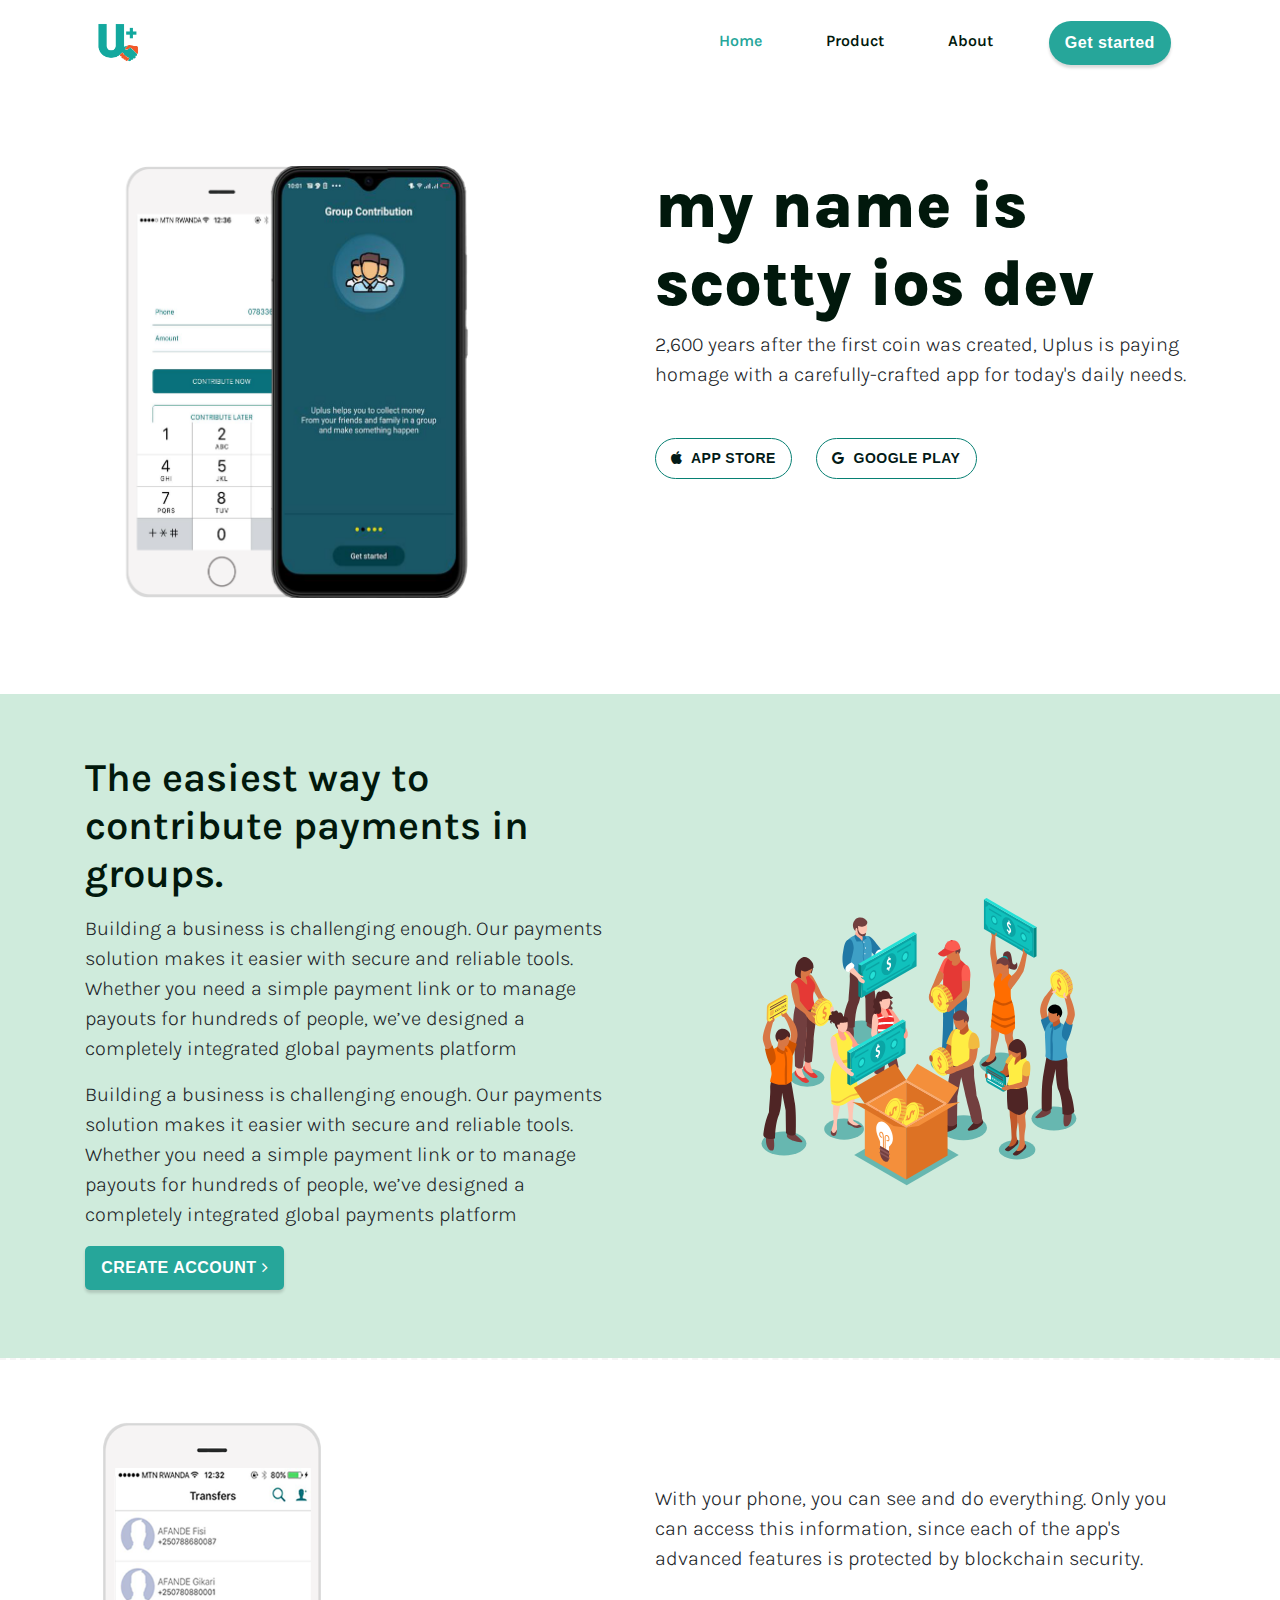
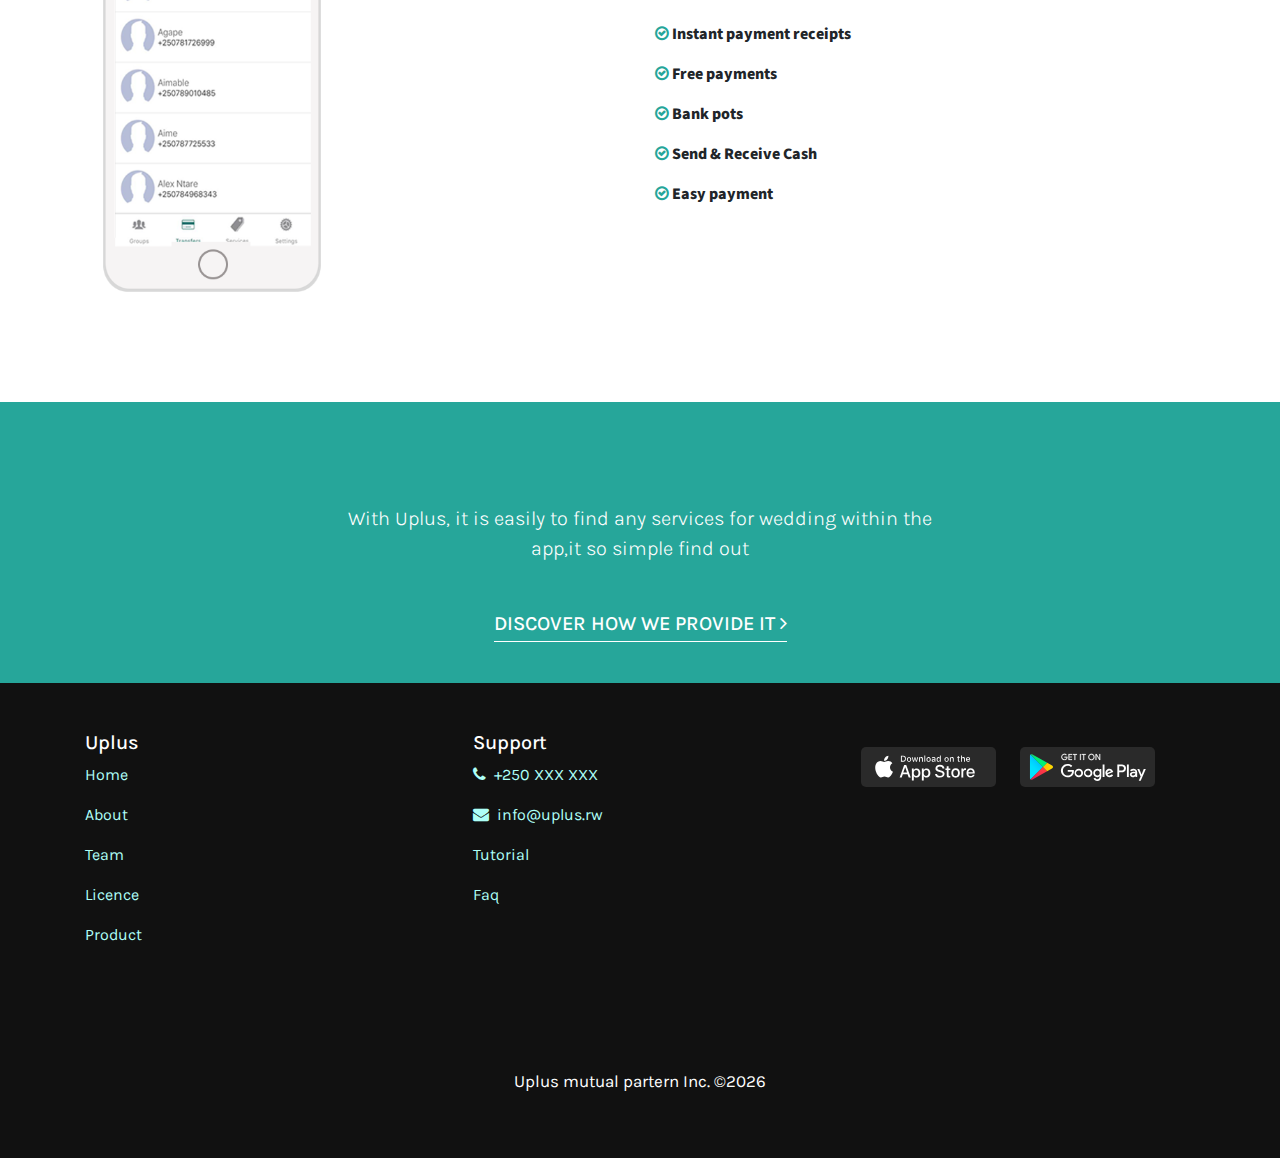
==== index.html @ b88e006c "change" ====
<!-- UPLUS MUTUAL PARTERNERS CO. -->

<!DOCTYPE html>
<html lang="en">
<head>
    <meta charset="UTF-8">
    <meta name="viewport" content="width=device-width, initial-scale=1.0">
    <meta http-equiv="X-UA-Compatible" content="ie=edge">
    <title>uplus</title>
    <link rel="stylesheet" href="css/bootstrap.min.css">
    <link rel="stylesheet" href="css/uplusui.css">
    <link rel="stylesheet" href="https://cdnjs.cloudflare.com/ajax/libs/animate.css/3.7.2/animate.min.css">
    <link rel="stylesheet" href="https://stackpath.bootstrapcdn.com/font-awesome/4.7.0/css/font-awesome.min.css">
    <link href="https://fonts.googleapis.com/css?family=Karla:400,700&display=swap" rel="stylesheet">
    <link href="https://fonts.googleapis.com/css?family=Source+Sans+Pro:300,400&display=swap" rel="stylesheet">
</head>
<!--Start of Tawk.to Script-->
<script type="text/javascript">
var Tawk_API=Tawk_API||{}, Tawk_LoadStart=new Date();
(function(){
var s1=document.createElement("script"),s0=document.getElementsByTagName("script")[0];
s1.async=true;
s1.src='https://embed.tawk.to/5d5e4c7f77aa790be3302cd3/default';
s1.charset='UTF-8';
s1.setAttribute('crossorigin','*');
s0.parentNode.insertBefore(s1,s0);
})();
</script>
<!--End of Tawk.to Script-->
<body data-spy="scroll" data-target="#main-nav">
<nav class="navbar navbar-expand-sm fixed-top" id="main-nav">
    <div class="container">
        <a href="#" class="navbar-brand">
          <img src="img/logo_main_3.png" alt="" class="img-fluid" style="height: 60px">
        </a>
        <button class="navbar-toggler" data-toggle="collapse" data-target="#navbarCollapse">
            <i class="fa fa-navicon" style="color:  #26a69a;"></i>
        </button>

        <div class="collapse navbar-collapse" id="navbarCollapse">
            <ul class="navbar-nav ml-auto">
                <li class="nav-item px-4"><a href="#main-home" class="nav-link nav-default active">Home</a></li>
                <li class="nav-item px-4"><a href="#home-control" class="nav-link nav-default">Product</a></li>
                <li class="nav-item px-4"><a href="about.html" class="nav-link nav-default">About</a></li>
                <li class="nav-item px-4"><a href="tutorial.html" class="nav-link nav-default btn btn-success btn-rounded">Get started</a></li>
            </ul>
        </div>

    </div>
</nav>

<section id="main-home" class="py-5 mt-5">
      <div class="home-inner">
          <div class="container">
              <div class="row  justify-content-center">
                    <div class="col-lg-6 mb-5">
                            <img src="img/phone.png" alt="" class="img-showcase img-main">
                    </div>
                  <div class="col-lg-6 mb-5">
                      <h1 class="heading-primary wow pulse">my name is scotty ios dev</h1>
                      <p class="lead mb-5 paragraph-primary">
                          2,600 years after the first coin was created, Uplus is paying homage with a carefully-crafted app for today's daily needs.
                      </p>
                      <div class="d-flex">
                          <a href="#" class="mr-4 btn btn-app">
                            <!-- <img src="img/apple-store-en.svg" alt="" class="img-fluid"> -->
                            <i class="fa fa-apple"></i>&nbsp; APP STORE
                          </a>
                          <a href="#" class="btn btn-app">
                            <i class="fa fa-google"></i>&nbsp; GOOGLE PLAY
                          </a>
                      </div>
                  </div>

              </div>
         </div>
      </div>
</section>

<section id="home-groups">
      <div class="container">
          <div class="row">
              <div class="col-lg-6 mb-5">
                <h4 class="heading-secondary mb-3 wow pulse">
                    The easiest way to contribute payments in groups.
                </h4>
                <p class="lead paragraph-secondary mb-3">
                    Building a business is challenging enough. Our payments solution makes it easier with secure and reliable tools. Whether you need a simple payment link or to manage payouts for hundreds of people, we’ve designed a completely integrated global payments platform
                </p>
                <p class="lead paragraph-secondary mb-3">
                    Building a business is challenging enough. Our payments solution makes it easier with secure and reliable tools. Whether you need a simple payment link or to manage payouts for hundreds of people, we’ve designed a completely integrated global payments platform
                </p>
                <a href="login.html" class="btn btn-success">CREATE ACCOUNT <i class="fa fa-angle-right"></i></a>
              </div>
              <img src="img/crowd.svg" alt="" class="col-lg-6 d-none d-lg-block wow zoomIn">
          </div>
      </div>
</section>

<section id="home-control">
    <div class="container">
        <div class="row">
              <div class="col-lg-6 mb-5 d-none d-lg-block">
                    <img src="img/2.png" alt="" class="img-fluid img-showcase" width="47%">
              </div>
              <div class="col-lg-6">
                  <h4 class="heading-secondary mb-3 wow pulse">Powerful Features</h4>
                  <p class="lead paragraph-primary mb-5">
                      With your phone, you can see and do everything. Only you can access this information, since each of the app's advanced features is protected by blockchain security.
                  </p>
                  <ul class="list-unstyled">
                      <li class="list-item list-dark mb-3 mr-2">
                        <i class="fa fa-check-circle-o icon-primary"></i> Instant payment receipts
                      </li>
                      <li class="list-item list-dark mb-3 mr-2">
                          <i class="fa fa-check-circle-o icon-primary"></i> Free payments
                      </li>
                      <li class="list-item list-dark mb-3 mr-2">
                          <i class="fa fa-check-circle-o icon-primary"></i> Bank pots
                      </li>
                      <li class="list-item list-dark mb-3 mr-2">
                          <i class="fa fa-check-circle-o icon-primary"></i> Send & Receive Cash
                      </li>
                      <li class="list-item list-dark mb-3 mr-2">
                          <i class="fa fa-check-circle-o icon-primary"></i> Easy payment
                      </li>
                  </ul>
              </div>
        </div>
    </div>
</section>


<section id="home-providers">
    <div class="container">
        <div class="row text-center justify-content-center">
            <div class="col-lg-12 mb-3">
                <h1 class="heading-secondary wow pulse">Need  service for wedding?</h1>
            </div>
            <div class="col-lg-7 mb-3">
              <p class="lead mb-5 paragraph-secondary">
                  With Uplus, it is easily to find any services for wedding within the app,it so simple find out
              </p>
              <a href="#" class="text-white h5">DISCOVER HOW WE PROVIDE IT <i class="fa fa-angle-right"></i></a>
            </div>
        </div>
   </div>
</section>


<footer id="main-footer" class="bg-dark py-5">
    <div class="container">
        <div class="row" style="margin-bottom: 70px;">
            <div class="col-lg-4 mr-2 mb-2">
                    <h5 class="mb-2">Uplus</h5>
                    <ul class="list-unstyled" id="footer-nav">
                            <li class="list-item mb-3">
                                <a href="index.html#main-home" class="list-link">Home</a>
                            </li>
                            <li class="list-item mb-3">
                                    <a href="about.html" class="list-link">About</a>
                            </li>
                            <li class="list-item mb-3">
                                    <a href="" class="list-link">Team</a>
                            </li>
                            <li class="list-item mb-3">
                                    <a href="" class="list-link">Licence</a>
                            </li>
                            <li class="list-item mb-3">
                                    <a href="index.html#home-control" class="list-link">Product</a>
                            </li>
                    </ul>
            </div>
            <div class="col-lg-4 mr-2 mb-2">
                    <h5 class="mb-2">Support</h5>
                    <ul class="list-unstyled">
                            <li class="list-item mb-3">
                                <a href="" class="list-link"><i class="fa fa-phone"></i>&nbsp; +250 XXX XXX</a>
                            </li>
                            <li class="list-item mb-3">
                                    <a href="www.info@uplus.rw" class="list-link"><i class="fa fa-envelope"></i>&nbsp; info@uplus.rw</a>
                            </li>
                            <li class="list-item mb-3">
                                    <a href="tutorial.html" class="list-link"> Tutorial</a>
                            </li>
                            <li class="list-item mb-3">
                                    <a href="faq.html" class="list-link">Faq</a>
                            </li>
                    </ul>
            </div>
            <div class="col-lg-2 mr-2 mb-2">



                    <div class="d-flex mt-3">
                        <a href="#" class="mr-4">
                            <img src="img/apple-store-en.svg" alt="" >
                        </a>
                         <a href="#">
                             <img src="img/google-store-en.svg" alt="" >
                         </a>
                    </div>
            </div>
    </div>
    <br>
    <div class="copyright mt-1">
        <p class="lead text-center copyright-1">Uplus mutual partern Inc. &copy;<span id="year"></span></p>
    </div>
</footer>

<script src="css/jquery.min.js"></script>
<script src="css/bootstrap.bundle.min.js"></script>
<script src="https://cdnjs.cloudflare.com/ajax/libs/wow/1.1.2/wow.min.js"></script>
<script src="js/app.js"></script>
</body>
</html>
---- css/uplusui.css ----
body{
    font-family: Karla,sans-serif;
}


/* SECTIONS */

.home-inner{
    padding-top:70px;
}
.navbar{
    /* background: #0c9b4f0e; */
   background: rgb(255, 255, 255);
}

#main-home{
    background:  rgba(255, 255, 255, 0.959);
}

#home-groups{
    background: rgba(12, 155, 79, 0.198);
    padding-top: 60px;
    padding-bottom: 20px;
}

#home-control{
    background: rgba(255, 255, 255, 0.767);
    border-top: 2px dashed #f5f5f5;
    padding-top: 60px;
    padding-bottom: 60px;
}

#home-providers{
    background-color: #26a69a;
    padding-top: 30px;
    padding-bottom: 30px;
    /* border-top: 3px dashed #f5f5f5; */
}

#home-providers .heading-secondary{
    color: #fff !important;
}

#home-providers .paragraph-secondary{
    color: #fff !important;
}

#form-inner{
    padding-top: 90px;
}

.bg-dark{
    background-color: #111;
    color: #fff;
}

/* TYPOGRAPH */
.heading-primary{
    font-size: 65px;
    font-weight: 800;
    color: rgb(1, 24, 12);
}

.heading-secondary{
    font-size: 40px;
    font-weight: 600;
    color: rgb(1, 24, 12);
}

.heading-tertiary{
     font-size: 25px;
    font-weight: 600;
    color:#26a69a;
}

.paragrap-primary{
    font-size: 30px;
    font-family: Source Sans Pro;
    font-weight: 300;
    letter-spacing: 1px;
}

.paragrap-secondary{
    font-size: 17px;
    font-family: Source Sans Pro;
    font-weight: 400;
    letter-spacing: 1px;
}

.icon-primary{
    color: #26a69a;
}

.list-dark{
    font-weight: 800;
    font-family: Source Sans Pro,sans-serif;
}

.nav-default{
    color: rgb(1, 24, 12);
    font-weight: 600;
}

.nav-link.active{
    color:#26a69a;
}

#main-footer .list-item .list-link{
    color:#aefff7;
    font-weight: 400;
}

#main-footer .list-item .list-link:hover{
    border-bottom: 1px dashed #aefff7; 
    text-decoration: none;
    color:#aefff7;
    font-weight: 400;
}

.left-about{
    background-image: url(../img/car2.jpg);
    width: 100%;
    background-position: center;
    background-size: cover;
}

.copyright-1{
    font-weight: 400;
    font-size: 17px;
}

.btn-success{
    text-decoration: none;
    color: #fff;
    background-color: #26a69a;
    text-align: center;
    letter-spacing: .5px;
    border: none;
    border-radius: 5px;
    font-family: Nunito,sans-serif;
    font-weight:600;
    box-shadow: 0 0 0 0 rgba(0, 0, 0, 0.144), 0 3px 3px 0 rgba(0, 0, 0, 0.15) !important;
    padding: .263rem .85rem;
    border: 1px solid transparent;
}
.bg-success{
     background-color: #26a69a !important;
}
.text-success{
    color: #26a69a !important;
}

.btn{
     padding: .563rem .95rem !important;
}

.btn-rounded{
    border-radius: 100px;
}

.btn-app{
    text-decoration: none;
    color: #fff;
    font-size: 14px;
    text-align: center;
    letter-spacing: .5px;
    color:#021a17;
    font-weight: 500;
    border-radius: 100px;
    border: 1px solid #078073;
    font-family: Nunito,sans-serif;
    font-weight:600;
    padding: .863rem 3rem;
}

.btn-app:hover{
    background:#078073;
    color: #fff;
    border: 1px solid transparent;
    box-shadow: 0 0 0 0 rgba(0, 0, 0, 0.144), 0 3px 3px 0 rgba(0, 0, 0, 0.15) !important;
}

.btn-success:hover{
    border:1px dashed #aefff7;
    background: #03463f;
}

.btn-white{
    text-decoration: none;
    color:#26a69a;
    background-color: #fff;
    text-align: center;
    letter-spacing: .5px;
    border: none;
    border-radius: 4px;
    font-family: Nunito,sans-serif;
    font-weight:600;
    padding: .363rem .85rem;
    box-shadow: 0 0 0 0 rgba(0, 0, 0, 0.144), 0 3px 3px 0 rgba(0, 0, 0, 0.15) !important;
}

/* DIVISIONS */
.card-default{
    position: relative;
    margin: 0.5rem 0 1rem 0;
    background-color: #fff;
    box-shadow: 0 0 0 0 rgba(0, 0, 0, 0.144), 0 3px 3px 0 rgba(0, 0, 0, 0.15) !important;
    border-radius: 2px;
    border:none;
}

.form-default{
    border:none;
    border-radius:0 !important;
   border-bottom: 1px solid #26a69a !important;
   font-family: Fira sans,sans-serif;
   font-size: 20px;
}

.form-default::placeholder{
    color: #0f5c54;
    font-family: Nunito,sans-serif;
    font-size: 16px;
}

.form-default:focus{
    color:#011413;
    background-color: transparent;
    border-color: transparent;
    outline: 0;
    box-shadow: none !important;
}

.uplus-card-header{
    background: #fff;
    box-shadow: 0 0 0 0 rgba(0, 0, 0, 0.068), 0 3px 3px 0 rgba(0, 0, 0, 0.089) !important;
    border: none;
}

.uplus-card-header a{
    color: #26a69a;
    font-weight: 700;
    text-transform: uppercase;
    font-size: 13px;
}

.uplus-card-body{
    background: rgba(241, 240, 240, 0.815);
    box-shadow: 0 0 0 0 rgba(0, 0, 0, 0.068), 0 3px 3px 0 rgba(0, 0, 0, 0.089) !important;
    font-size: 15px;
    font-weight: 500;
}

/* .img-showcase{
    transform:rotate(-360deg);
} */

#accordion .card{
    border: 1px solid #aefff73a;
}

.img-card{
    height: 200px;
    opacity: .7;
}

.card-team{
    border: none;
    background: #fff;
    position: relative;
    border-radius: 5px;
    box-shadow: 0 10px 20px rgba(0,0,0,0.125);
}


.card-img{
    background: #26a69a;
}

.slick-arrow{
   background: #26a69a !important;
}




/*media queries*/
@media(max-width : 768px){
    .heading-primary{
        font-size: 40px;
    }

    .heading-secondary{
        font-size: 20px;
    }

    .paragraph-primary{
        font-size: 18px;
    }

    .paragraph-secondary{
        font-size: 17px;
    }

    .home-inner{
        padding-top: 10px;
    }

    .img-showcase{
        width: 90%;
    }

    .h5{
        font-size: 1.10rem;
    }

    .btn-success{
        padding: .163rem .45rem;
        font-size: 18px;
        text-transform: lowercase;
    }

    .img-tuto{
        width: 50%;
        display: block;
        margin: 0 auto;
    }
}

a:hover{
    text-decoration: none;
}

.h5{
    padding-bottom: 6px;
    border-bottom: 1px solid #fff;
}


@media(max-width:890px){
    .heading-primary{
        font-size: 45px;
    }

    .paragraph-primary{
        font-size: 20px;
    }
    .heading-secondary{
        font-size: 20px;
    }

    .home-inner{
        padding-top: 30px;
    }
    .img-showcase{
        width: 80%;
    }

    .btn-app{
        padding: .663rem 1rem;
    }
    .btn-success{
        padding: .263rem .65rem;
        font-size: 18px;
        text-transform: lowercase;
    }

    .img-main{
        display: block;
        margin: 0 auto;
    }
}

.img-main{
    width: 80%;
}

@media(max-width:1024px){
    .heading-primary{
        font-size: 45px;
    }

    .paragraph-primary{
        font-size: 20px;
    }

    .heading-secondary{
        font-size: 20px;
    }

    .home-inner{
        padding-top: 30px;
    }
    .img-showcase{
        width: 80%;
    }
}
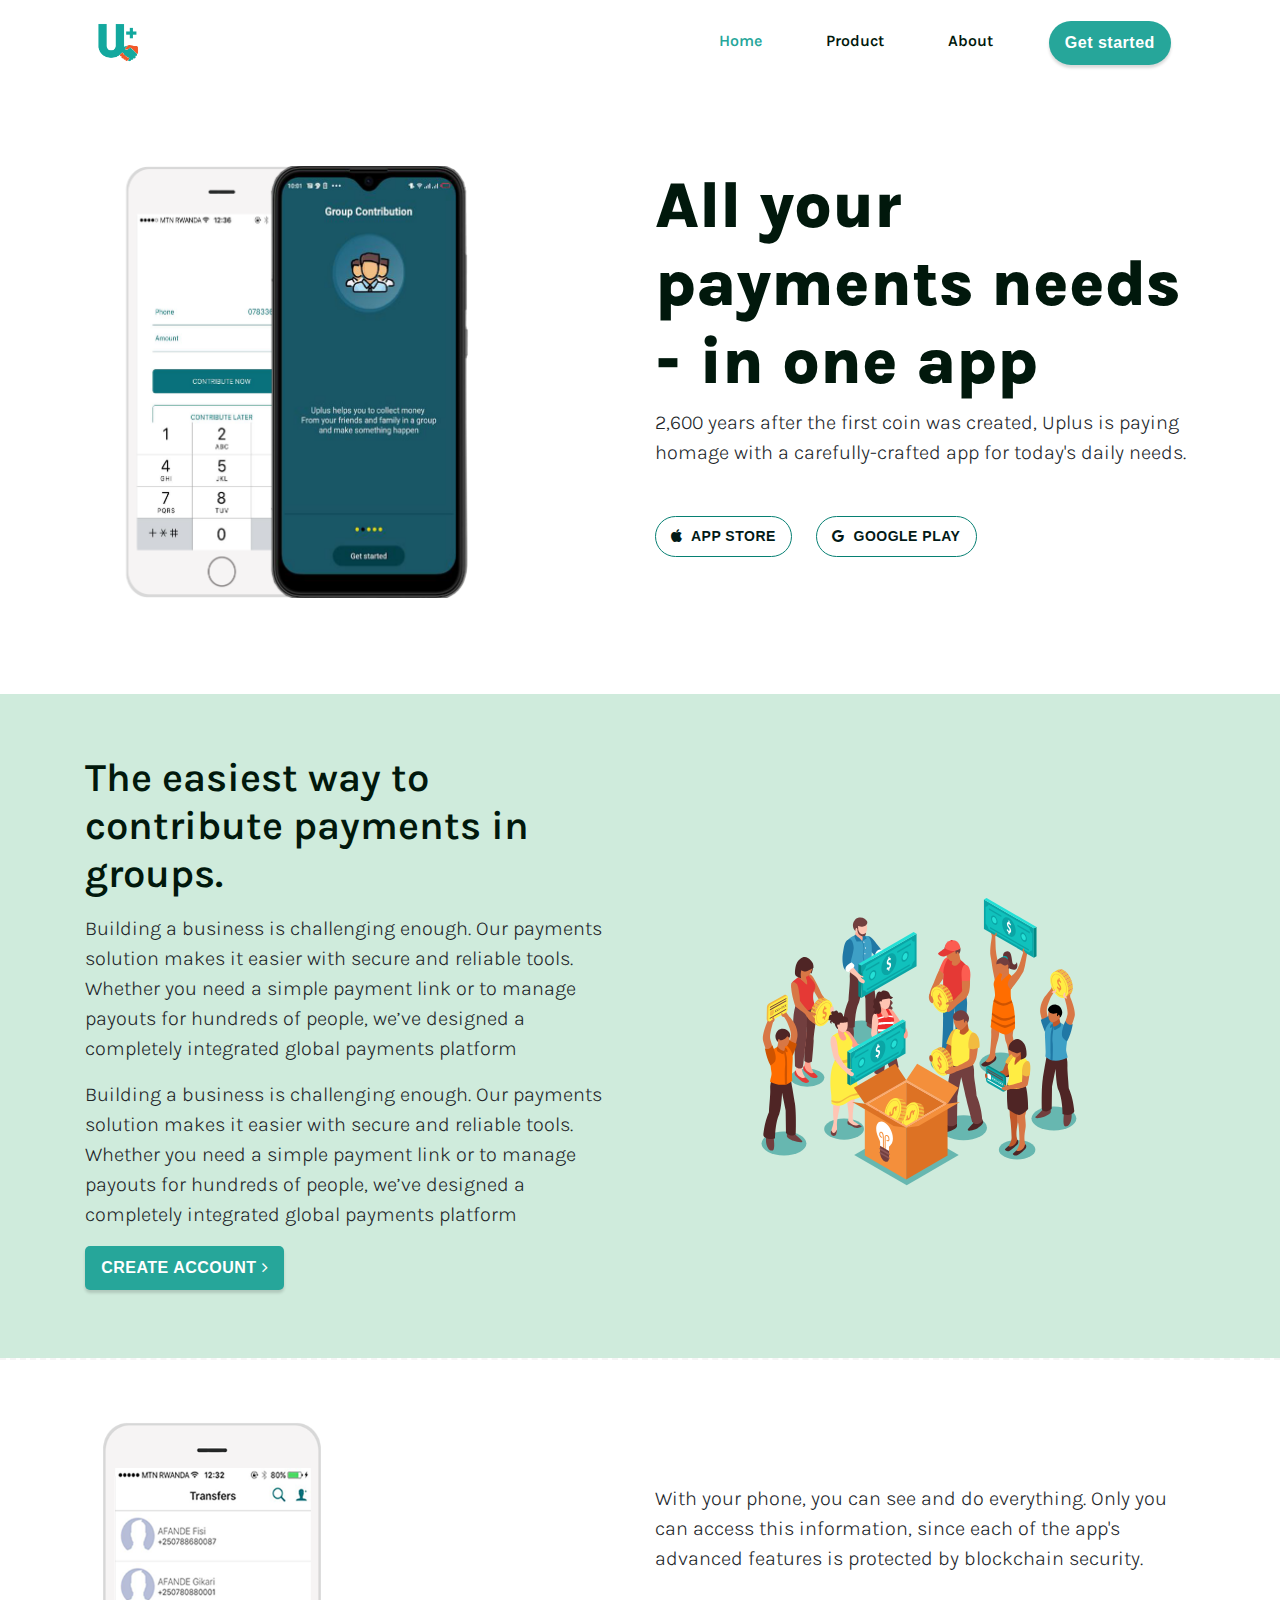
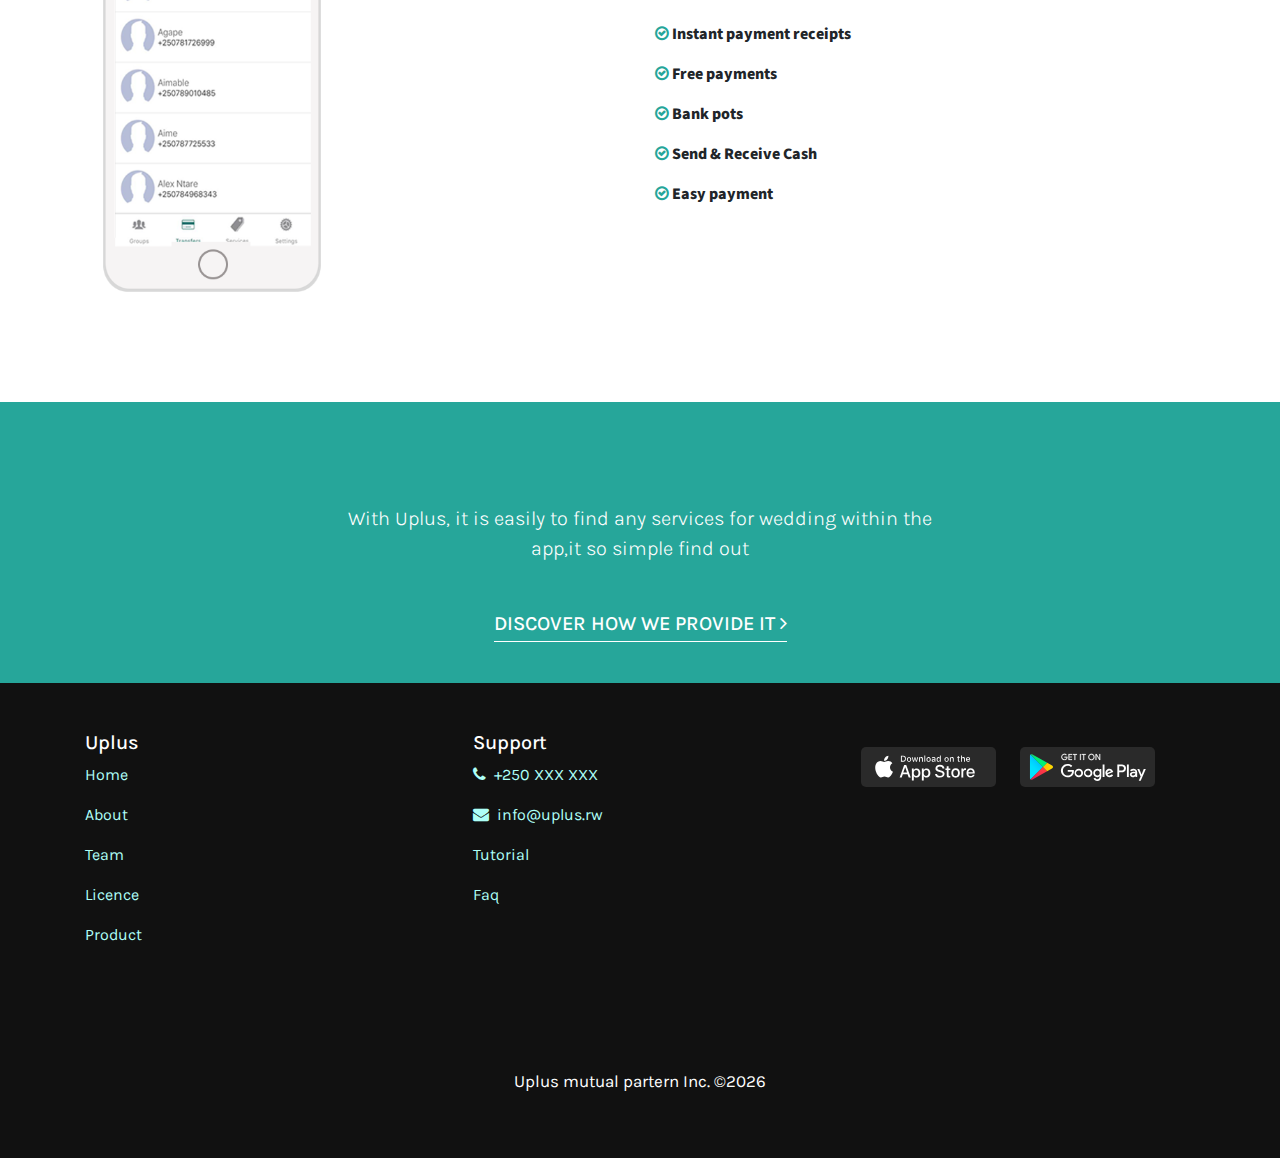
==== commit d35cea1e: "chan" ====
--- a/index.html
+++ b/index.html
@@ -58,7 +58,7 @@
                             <img src="img/phone.png" alt="" class="img-showcase img-main">
                     </div>
                   <div class="col-lg-6 mb-5">
-                      <h1 class="heading-primary wow pulse">my name is scotty ios dev</h1>
+                      <h1 class="heading-primary wow pulse">All your payments needs - in one app</h1>
                       <p class="lead mb-5 paragraph-primary">
                           2,600 years after the first coin was created, Uplus is paying homage with a carefully-crafted app for today's daily needs.
                       </p>
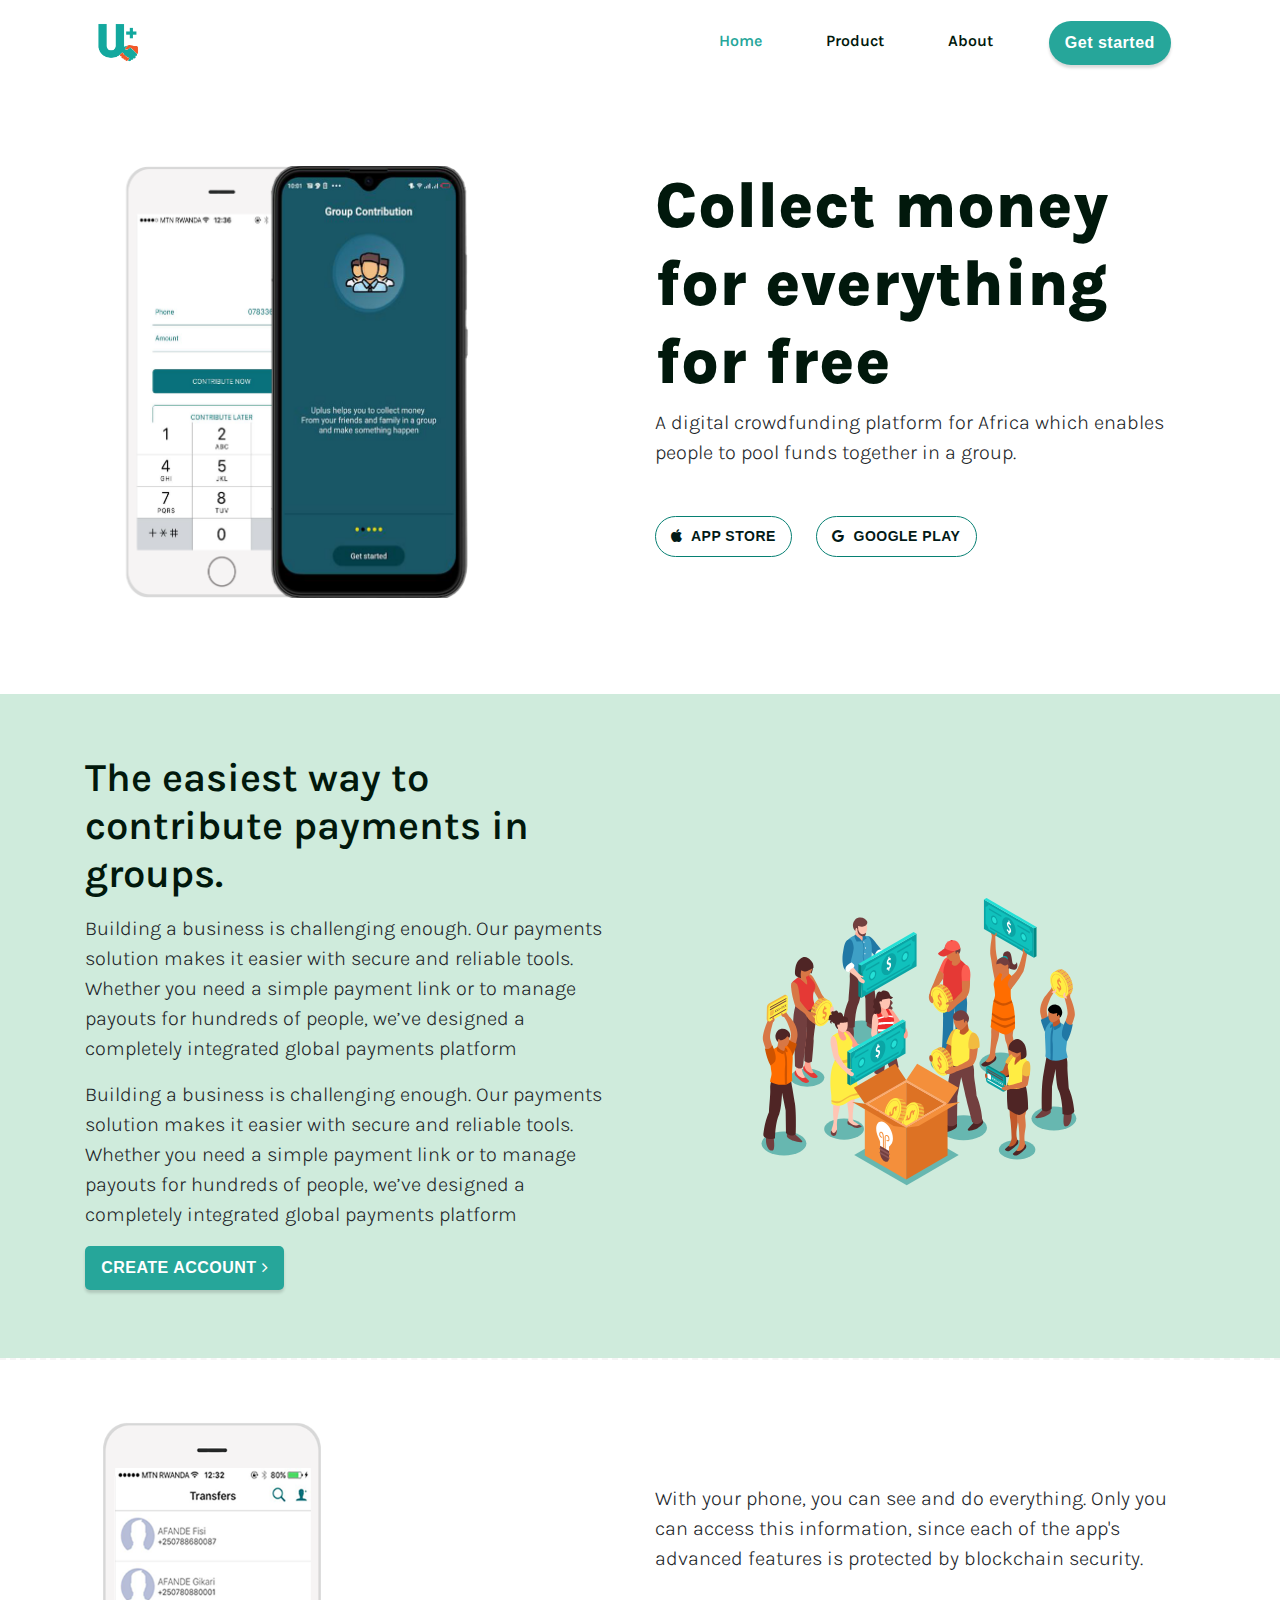
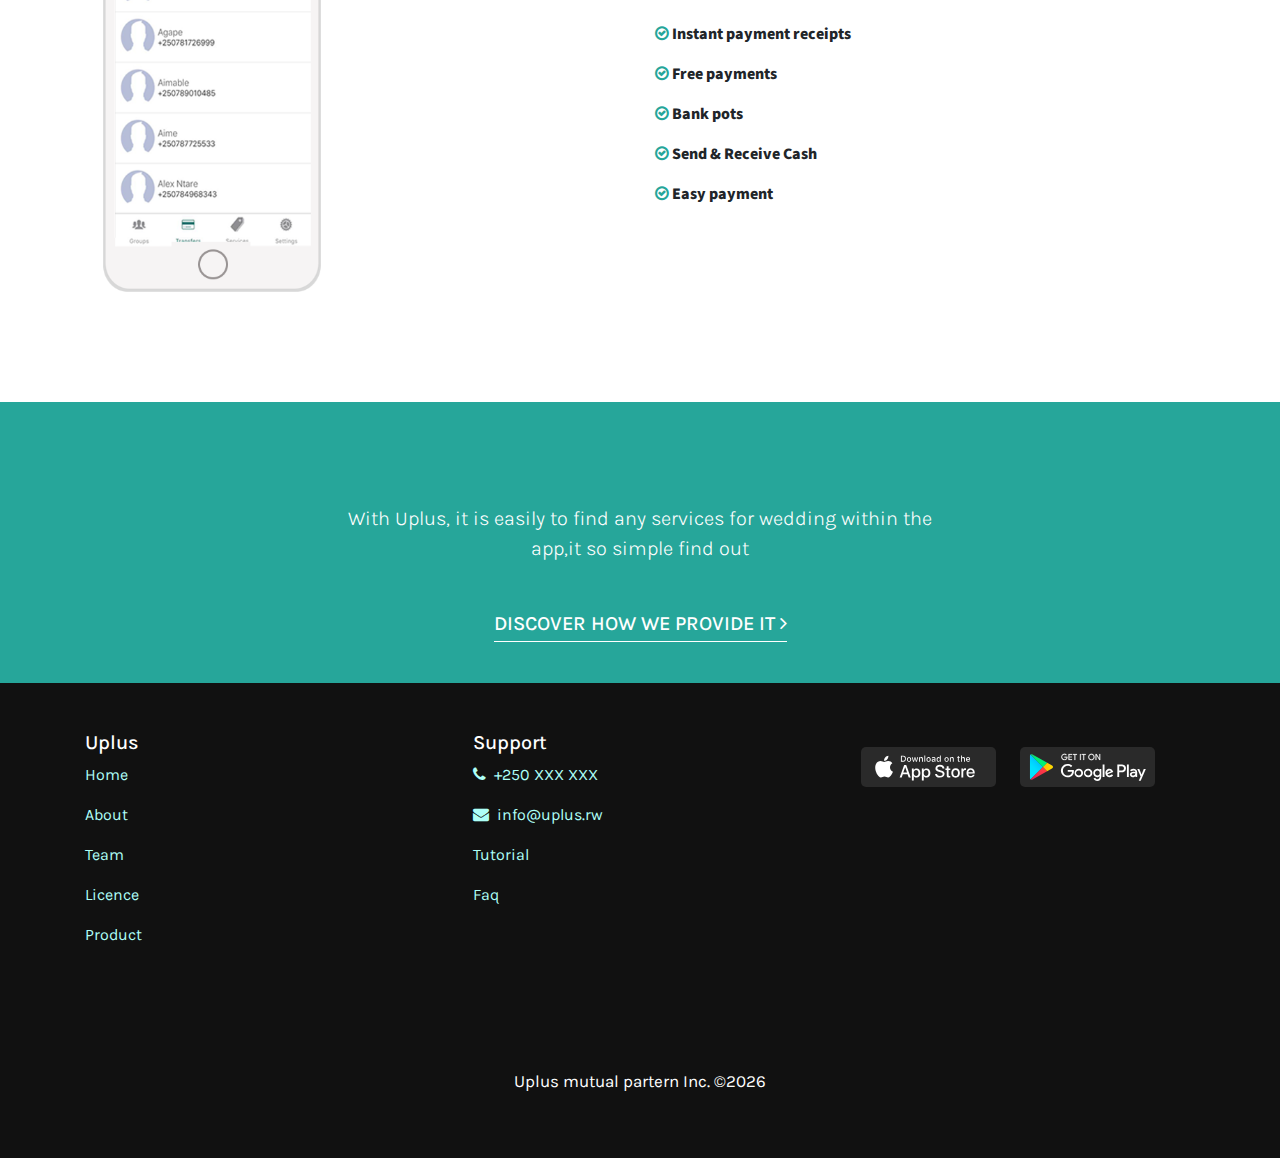
==== commit c5f16171: "now" ====
--- a/index.html
+++ b/index.html
@@ -58,9 +58,9 @@
                             <img src="img/phone.png" alt="" class="img-showcase img-main">
                     </div>
                   <div class="col-lg-6 mb-5">
-                      <h1 class="heading-primary wow pulse">All your payments needs - in one app</h1>
+                      <h1 class="heading-primary wow pulse">Collect money for everything for free</h1>
                       <p class="lead mb-5 paragraph-primary">
-                          2,600 years after the first coin was created, Uplus is paying homage with a carefully-crafted app for today's daily needs.
+                           A digital crowdfunding platform for Africa which enables people to pool funds together in a group.
                       </p>
                       <div class="d-flex">
                           <a href="#" class="mr-4 btn btn-app">
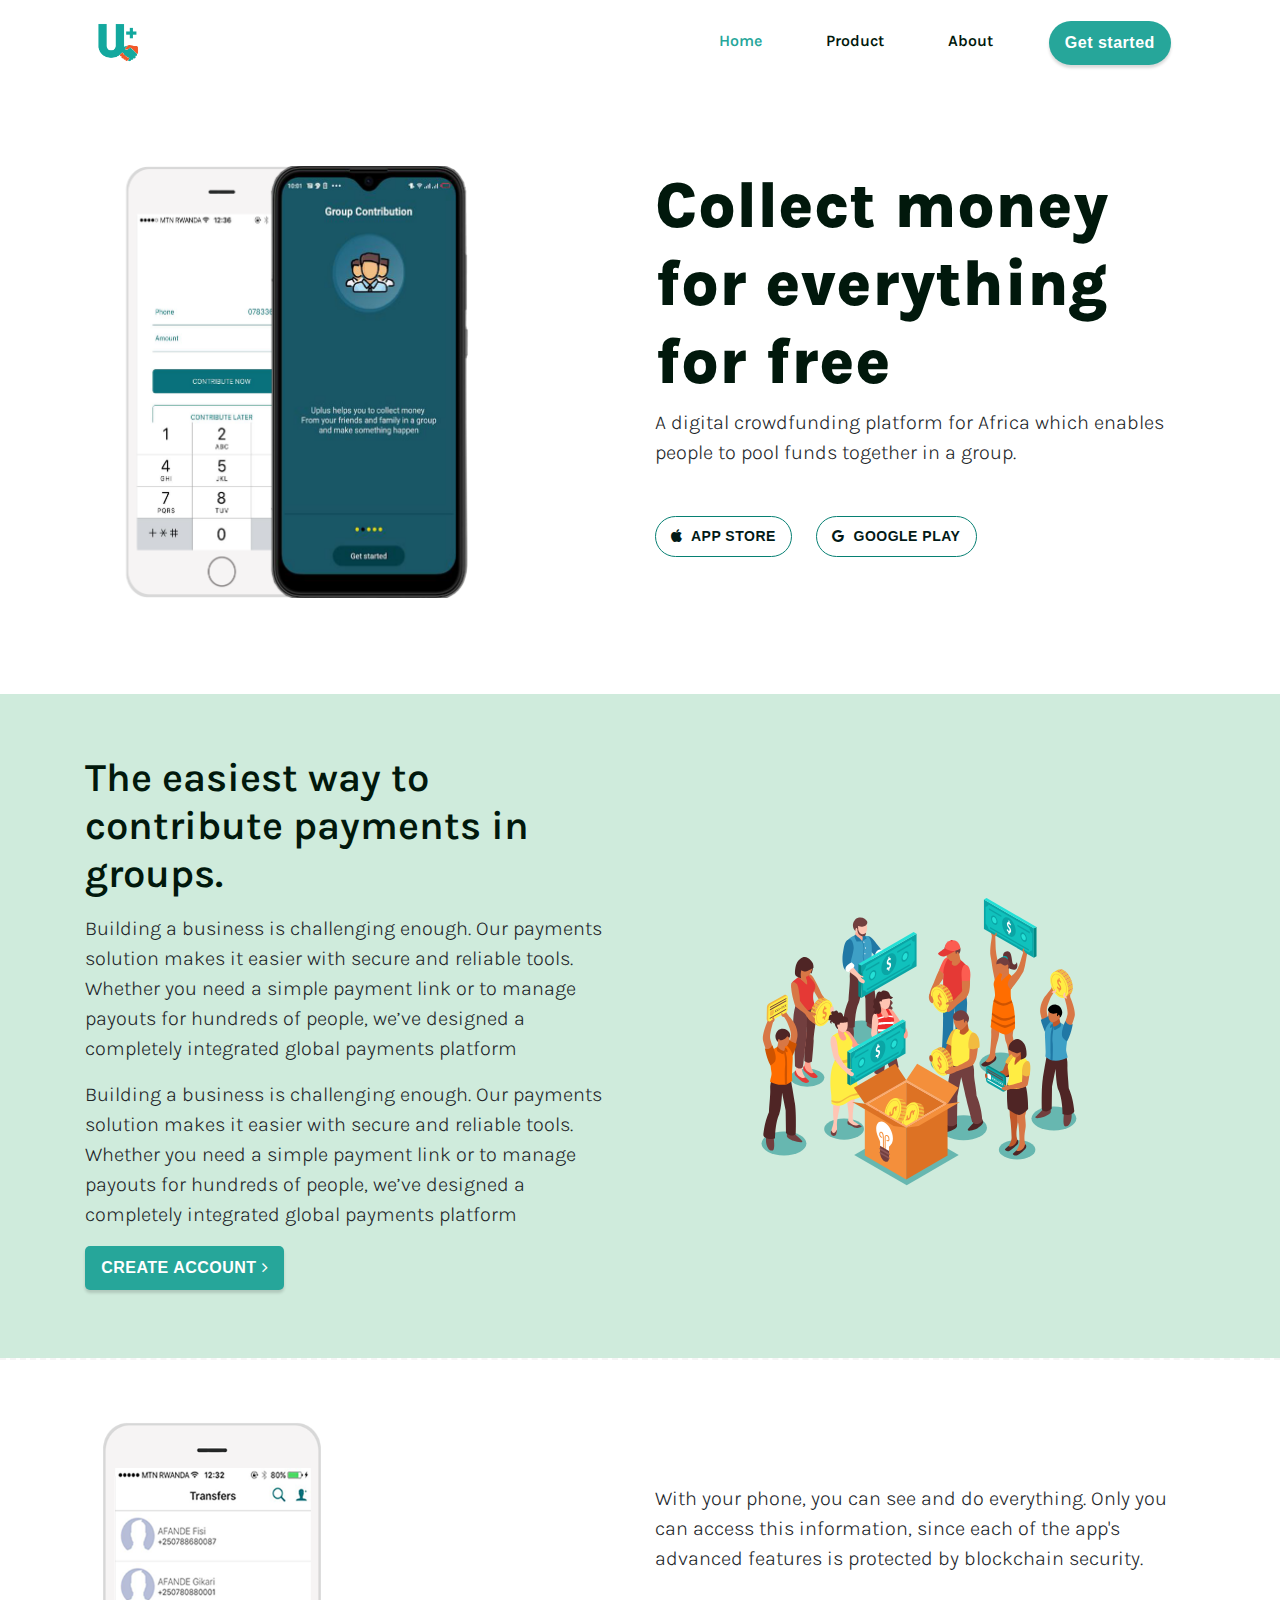
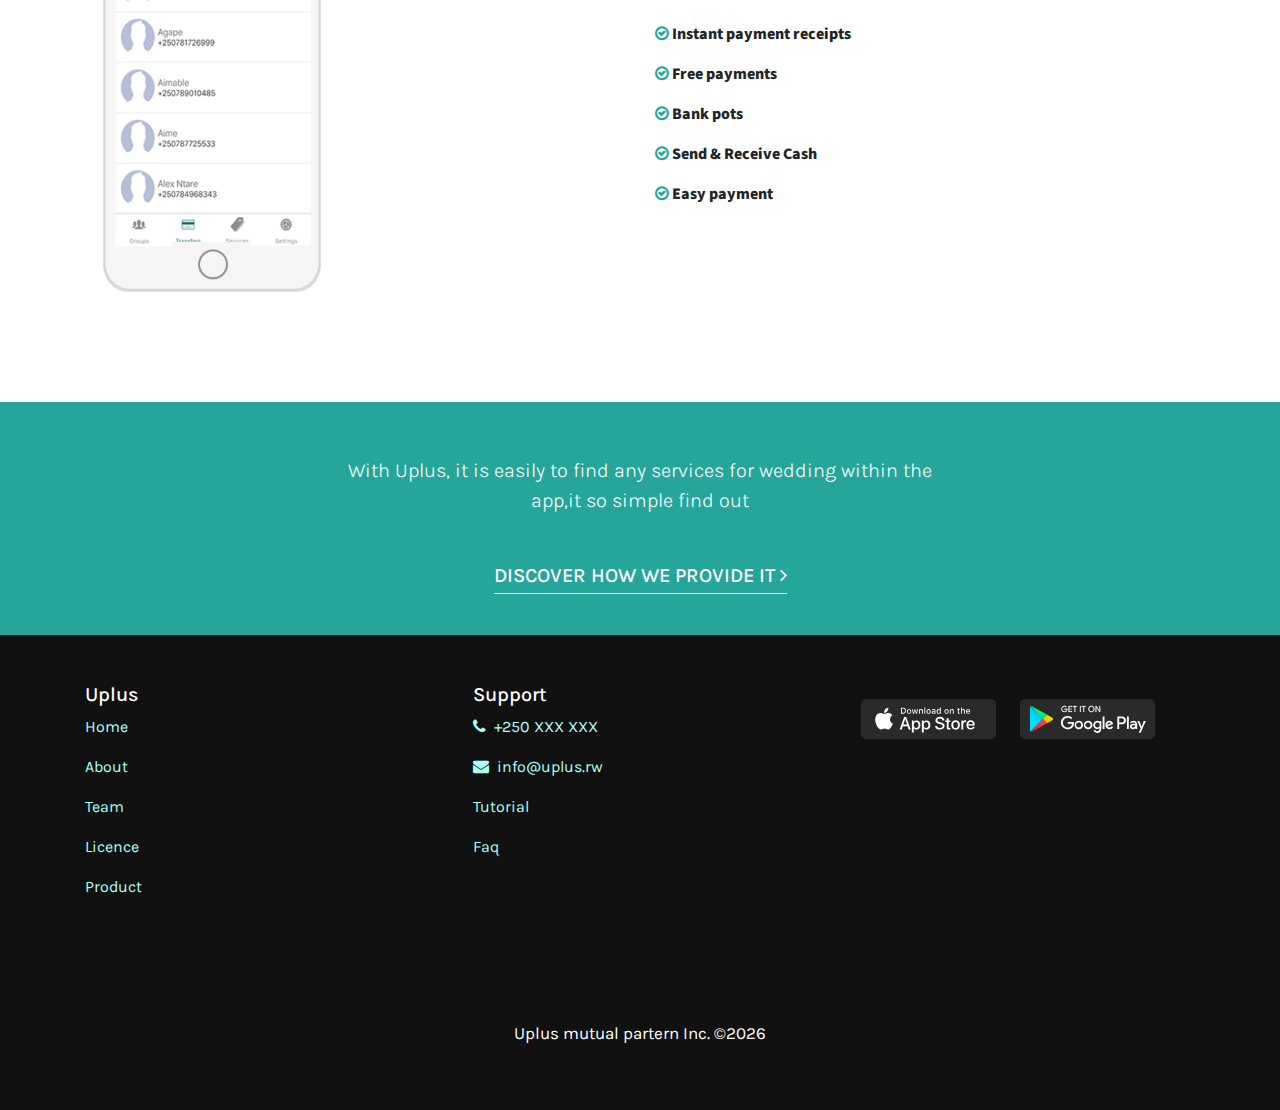
==== commit 0ebf29a2: "push new" ====
--- a/index.html
+++ b/index.html
@@ -14,6 +14,8 @@
     <link rel="stylesheet" href="https://stackpath.bootstrapcdn.com/font-awesome/4.7.0/css/font-awesome.min.css">
     <link href="https://fonts.googleapis.com/css?family=Karla:400,700&display=swap" rel="stylesheet">
     <link href="https://fonts.googleapis.com/css?family=Source+Sans+Pro:300,400&display=swap" rel="stylesheet">
+    <link rel="icon" href="img/logo_main_3.png">
+    <script src="frontassets/js/typed.js" type="text/javascript"></script>
 </head>
 <!--Start of Tawk.to Script-->
 <script type="text/javascript">
@@ -136,7 +138,9 @@
     <div class="container">
         <div class="row text-center justify-content-center">
             <div class="col-lg-12 mb-3">
-                <h1 class="heading-secondary wow pulse">Need  service for wedding?</h1>
+                <h1 class="heading-secondary wow pulse">
+                  <span id="typed" style="white-space:pre;"></span>
+                </h1>
             </div>
             <div class="col-lg-7 mb-3">
               <p class="lead mb-5 paragraph-secondary">
@@ -146,9 +150,7 @@
             </div>
         </div>
    </div>
-</section>
-
-
+</section> 
 <footer id="main-footer" class="bg-dark py-5">
     <div class="container">
         <div class="row" style="margin-bottom: 70px;">
@@ -213,5 +215,6 @@
 <script src="css/bootstrap.bundle.min.js"></script>
 <script src="https://cdnjs.cloudflare.com/ajax/libs/wow/1.1.2/wow.min.js"></script>
 <script src="js/app.js"></script>
+<script src="js/function.js"></script>
 </body>
 </html>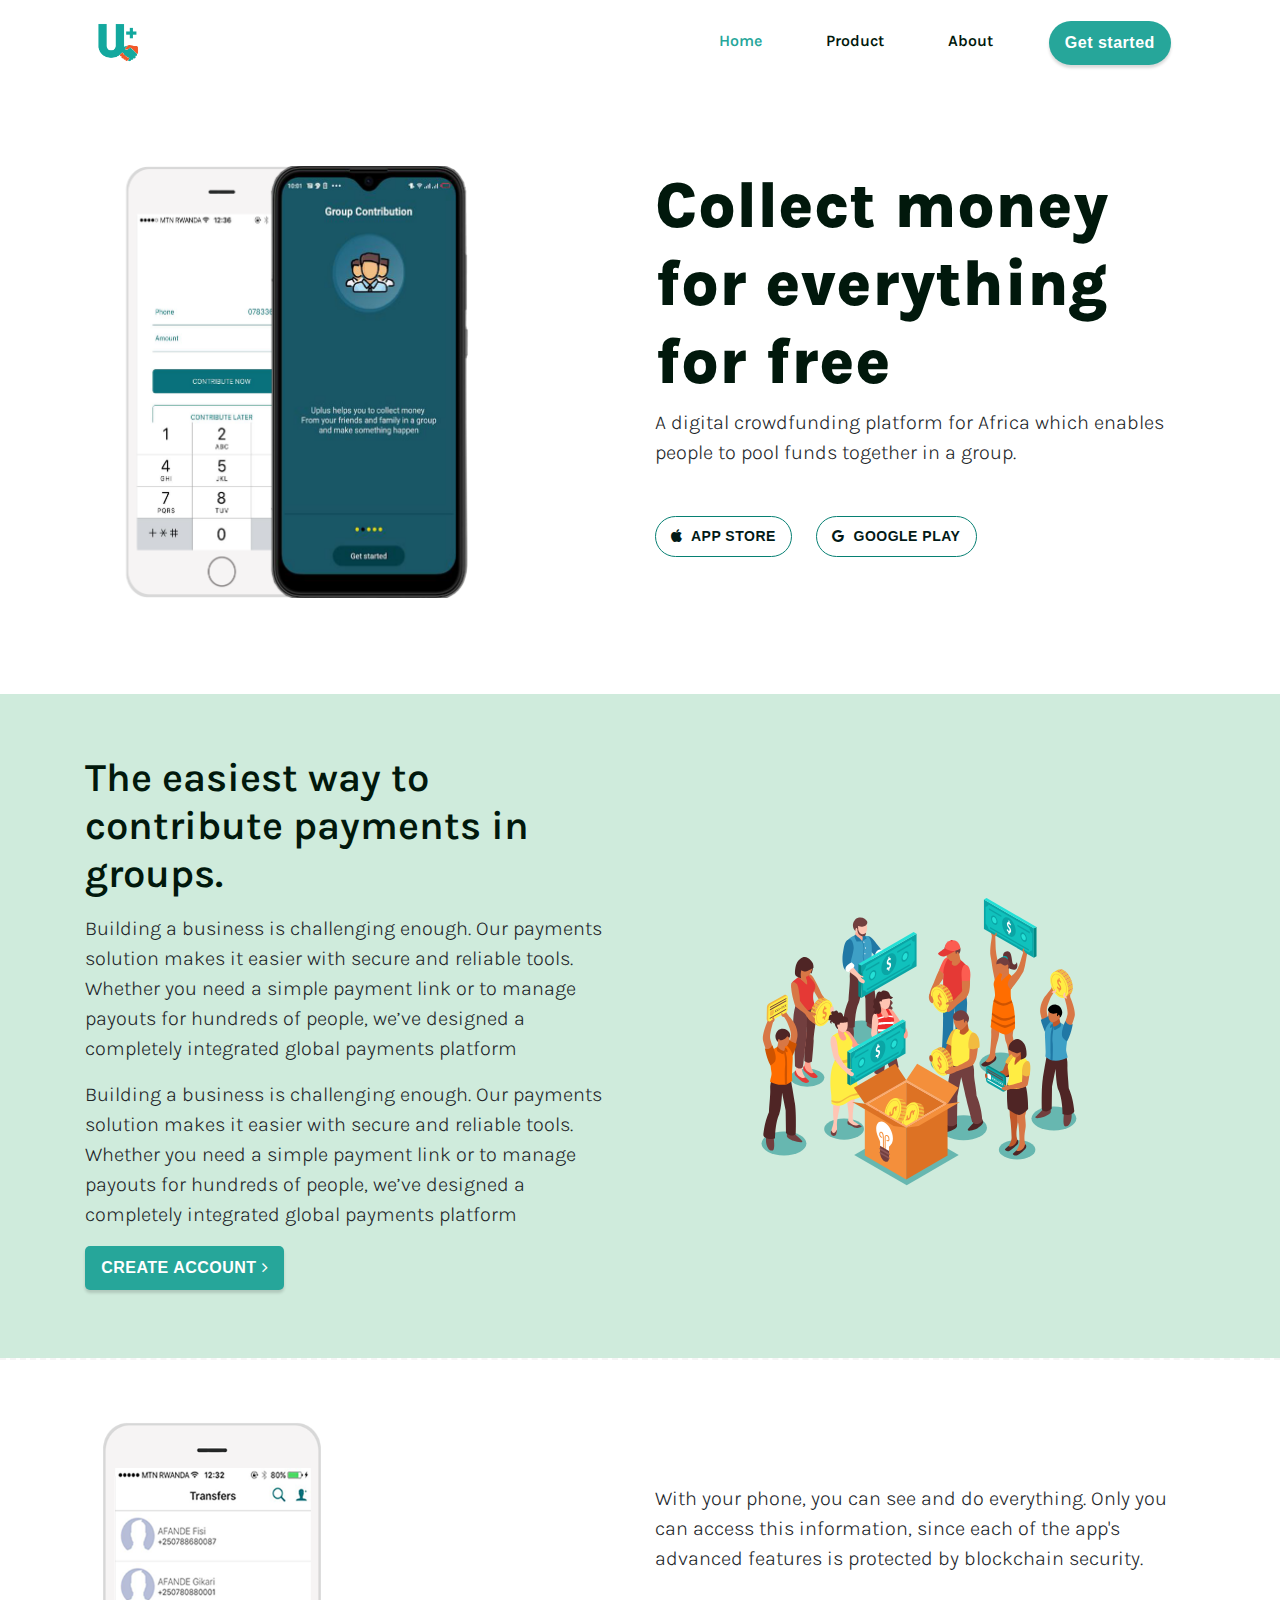
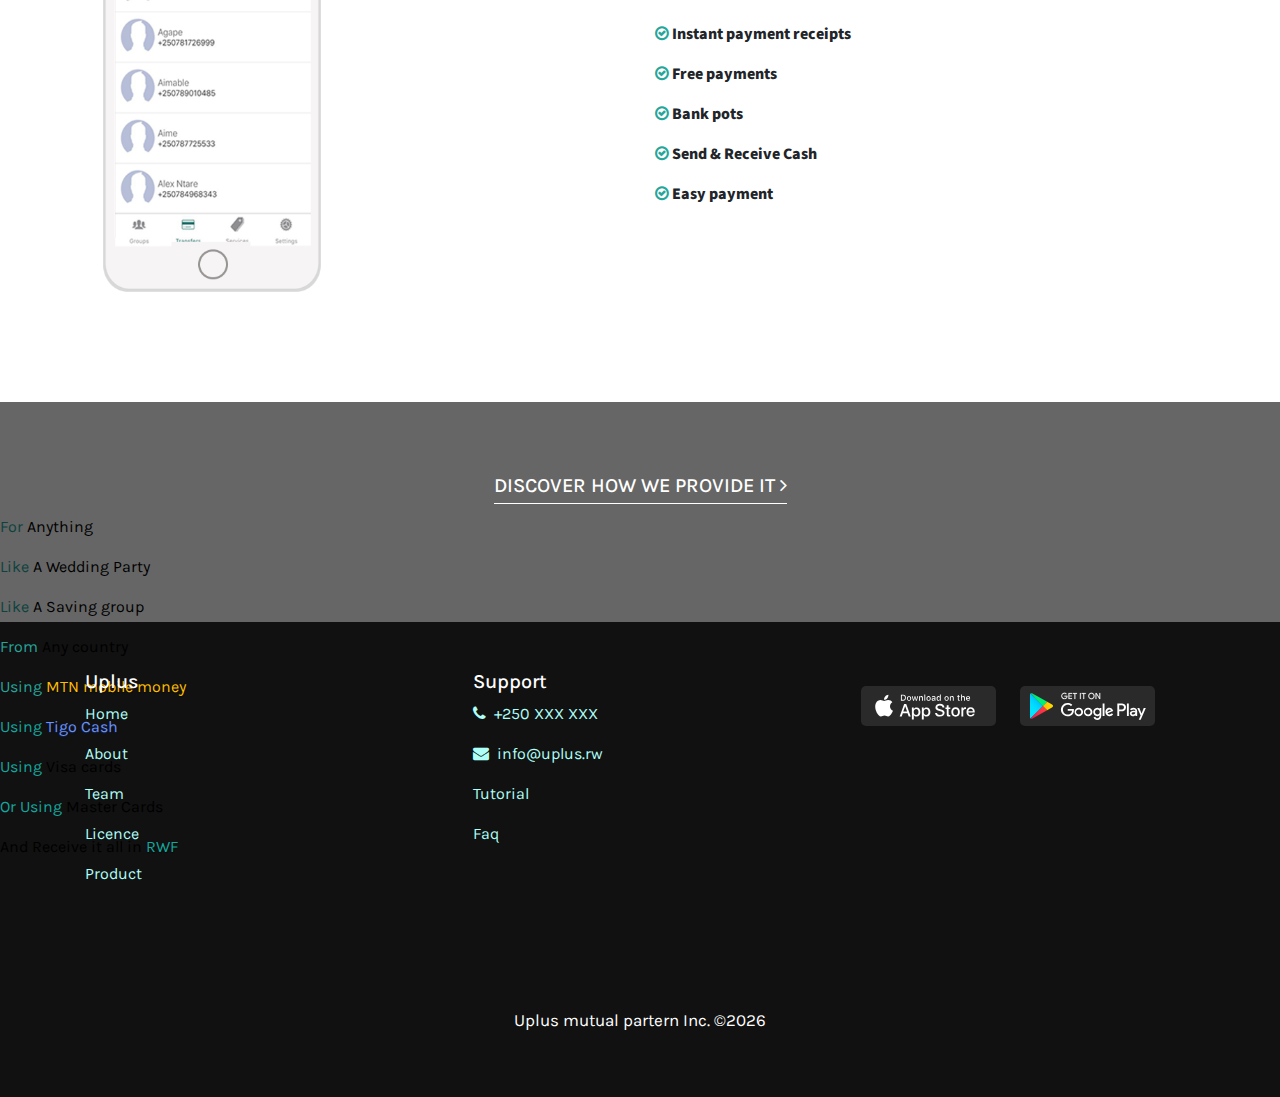
==== commit eef4b9b9: "now" ====
--- a/index.html
+++ b/index.html
@@ -10,10 +10,12 @@
     <title>uplus</title>
     <link rel="stylesheet" href="css/bootstrap.min.css">
     <link rel="stylesheet" href="css/uplusui.css">
+    <link rel="stylesheet" href="css/style.css">
     <link rel="stylesheet" href="https://cdnjs.cloudflare.com/ajax/libs/animate.css/3.7.2/animate.min.css">
     <link rel="stylesheet" href="https://stackpath.bootstrapcdn.com/font-awesome/4.7.0/css/font-awesome.min.css">
     <link href="https://fonts.googleapis.com/css?family=Karla:400,700&display=swap" rel="stylesheet">
     <link href="https://fonts.googleapis.com/css?family=Source+Sans+Pro:300,400&display=swap" rel="stylesheet">
+    <link rel="stylesheet" type="text/css" href="css/main.css">
     <link rel="icon" href="img/logo_main_3.png">
     <script src="frontassets/js/typed.js" type="text/javascript"></script>
 </head>
@@ -134,22 +136,62 @@
 </section>
 
 
-<section id="home-providers">
-    <div class="container">
+<section>
+  <!-- id="home-providers" -->
+    <!-- <div class="container">
         <div class="row text-center justify-content-center">
             <div class="col-lg-12 mb-3">
-                <h1 class="heading-secondary wow pulse">
-                  <span id="typed" style="white-space:pre;"></span>
+                <h1 class="heading-secondary wow pulse text-uppercase" style="color: #e6e2e2;">
+                      Collect money<br>
+                  <span id="typed" style="white-space:pre; font-size: 28px;"></span>
                 </h1>
             </div>
             <div class="col-lg-7 mb-3">
-              <p class="lead mb-5 paragraph-secondary">
-                  With Uplus, it is easily to find any services for wedding within the app,it so simple find out
-              </p>
               <a href="#" class="text-white h5">DISCOVER HOW WE PROVIDE IT <i class="fa fa-angle-right"></i></a>
             </div>
         </div>
-   </div>
+        <div id="typed-strings">
+          <p><span style="color: #4e4242;">For</span> Anything</p>
+          <p><span style="color: #4e4242">Like</span> A Wedding Party</p>
+          <p><span style="color: #4e4242">Like</span> A Saving group</p>
+          <p><span style="color: #4e4242">From</span> Any country</p>
+          <p><span style="color: #4e4242">Using</span> <span style="color: #ffbe00;text-shadow: 1px 1px 1px rgba(0, 0, 0, 0.12), 0 1px 1px rgba(0, 0, 0, 0.24);">MTN mobile money</span></p>
+          <p><span style="color: #13a89e;">Using</span> <span style="color: #6f91ef;text-shadow: 1px 1px 1px rgba(0, 0, 0, 0.12), 0 1px 1px #0b2769;">Tigo Cash</span></p>
+          <p><span style="color: #13a89e;">Using</span> Visa cards</p>
+          <p><span style="color: #13a89e;">Or Using</span> Master Cards</p>
+          <p>And Receive it all in <span style="color: #13a89e;text-shadow: 1px 1px 1px rgba(0, 0, 0, 0.12), 0 1px 1px rgba(0, 0, 0, 0.24);">RWF</span></p>
+        </div>
+    </div> -->
+    <div style="color: #000;position: relative; " class="uk-container uk-container-center" id="moreCard">
+
+        <div class="overlay"></div>
+      <div id="status" class="uk-slideshow">
+        <div style=" background-repeat: no-repeat; background-attachment: fixed; background-image: url(img/car2.jpg);height: 220px;" aria-hidden="false" class="uk-active">
+          <div class="row text-center justify-content-center">
+            <div class="col-lg-12 mb-3">
+                <h1 class="heading-secondary wow pulse text-uppercase" style="color: #e6e2e2;">
+                      Collect money<br>
+                  <span id="typed" style="white-space:pre; font-size: 28px;"></span>
+                </h1>
+            </div>
+            <div class="col-lg-7 mb-3">
+              <a href="#" class="text-white h5">DISCOVER HOW WE PROVIDE IT <i class="fa fa-angle-right"></i></a>
+            </div>
+          </div>
+          <div id="typed-strings">
+              <p><span style="color: #26a69a">For</span> Anything</p>
+              <p><span style="color: #26a69a">Like</span> A Wedding Party</p>
+              <p><span style="color: #26a69a">Like</span> A Saving group</p>
+              <p><span style="color: #26a69a">From</span> Any country</p>
+              <p><span style="color: #26a69a">Using</span> <span style="color: #ffbe00;text-shadow: 1px 1px 1px rgba(0, 0, 0, 0.12), 0 1px 1px rgba(0, 0, 0, 0.24);">MTN mobile money</span></p>
+              <p><span style="color: #13a89e;">Using</span> <span style="color: #6f91ef;text-shadow: 1px 1px 1px rgba(0, 0, 0, 0.12), 0 1px 1px #0b2769;">Tigo Cash</span></p>
+              <p><span style="color: #13a89e;">Using</span> Visa cards</p>
+              <p><span style="color: #13a89e;">Or Using</span> Master Cards</p>
+              <p>And Receive it all in <span style="color: #13a89e;text-shadow: 1px 1px 1px rgba(0, 0, 0, 0.12), 0 1px 1px rgba(0, 0, 0, 0.24);">RWF</span></p>
+          </div>
+        </div>
+      </div>
+    </div>
 </section> 
 <footer id="main-footer" class="bg-dark py-5">
     <div class="container">
@@ -196,10 +238,10 @@
 
 
                     <div class="d-flex mt-3">
-                        <a href="#" class="mr-4">
+                        <a href="http://bit.ly/uplusrw" class="mr-4" target="_blank">
                             <img src="img/apple-store-en.svg" alt="" >
                         </a>
-                         <a href="#">
+                         <a href="https://play.google.com/store/apps/details?id=com.uplusme" target="_blank">
                              <img src="img/google-store-en.svg" alt="" >
                          </a>
                     </div>
@@ -216,5 +258,33 @@
 <script src="https://cdnjs.cloudflare.com/ajax/libs/wow/1.1.2/wow.min.js"></script>
 <script src="js/app.js"></script>
 <script src="js/function.js"></script>
+<script>
+  document.addEventListener('DOMContentLoaded', function(){
+
+      Typed.new("#typed", {
+        stringsElement: document.getElementById('typed-strings'),
+        typeSpeed: 50,
+        backDelay: 3000,
+        loop: false,
+        contentType: 'html', // or text
+        // defaults to null for infinite loop
+        loopCount: null,
+        callback: function(){ foo(); },
+        resetCallback: function() { newTyped(); }
+      });
+
+      var resetElement = document.querySelector('.reset');
+      if(resetElement) {
+        resetElement.addEventListener('click', function() {
+          document.getElementById('typed')._typed.reset();
+        });
+      }
+
+    });
+
+    function newTyped(){ /* A new typed object */ }
+
+    function foo(){ console.log("Callback"); }
+</script>
 </body>
 </html>--- a/css/style.css
+++ b/css/style.css
@@ -0,0 +1,16 @@
+.btn btn-success btn-lg:hover
+{
+	cursor:pointer;
+	background-image: url(bg.jpeg);
+	
+}
+.overlay{
+	top: 0;
+	left: 0;
+	right: 0;
+	bottom: 0;
+	opacity: .6;
+	position: absolute;
+	pointer-events: none;
+	background-color: #000; 
+}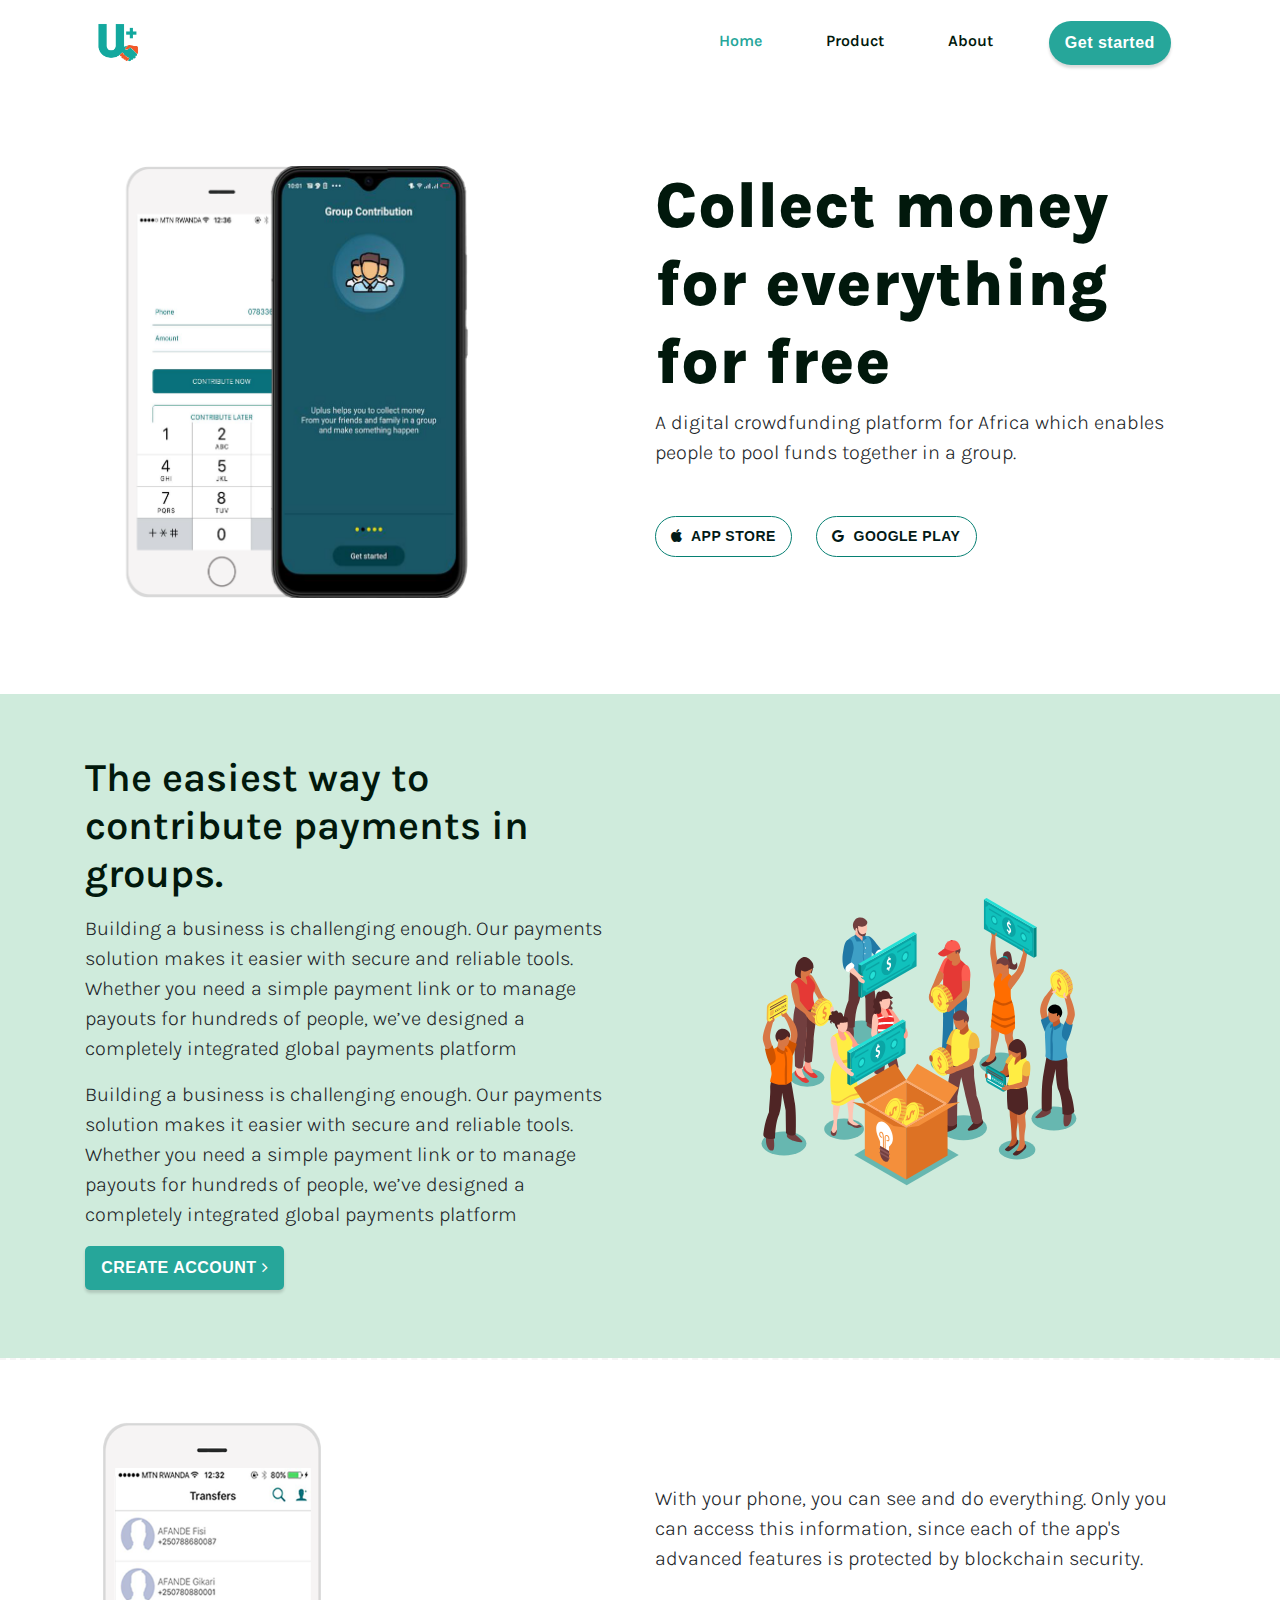
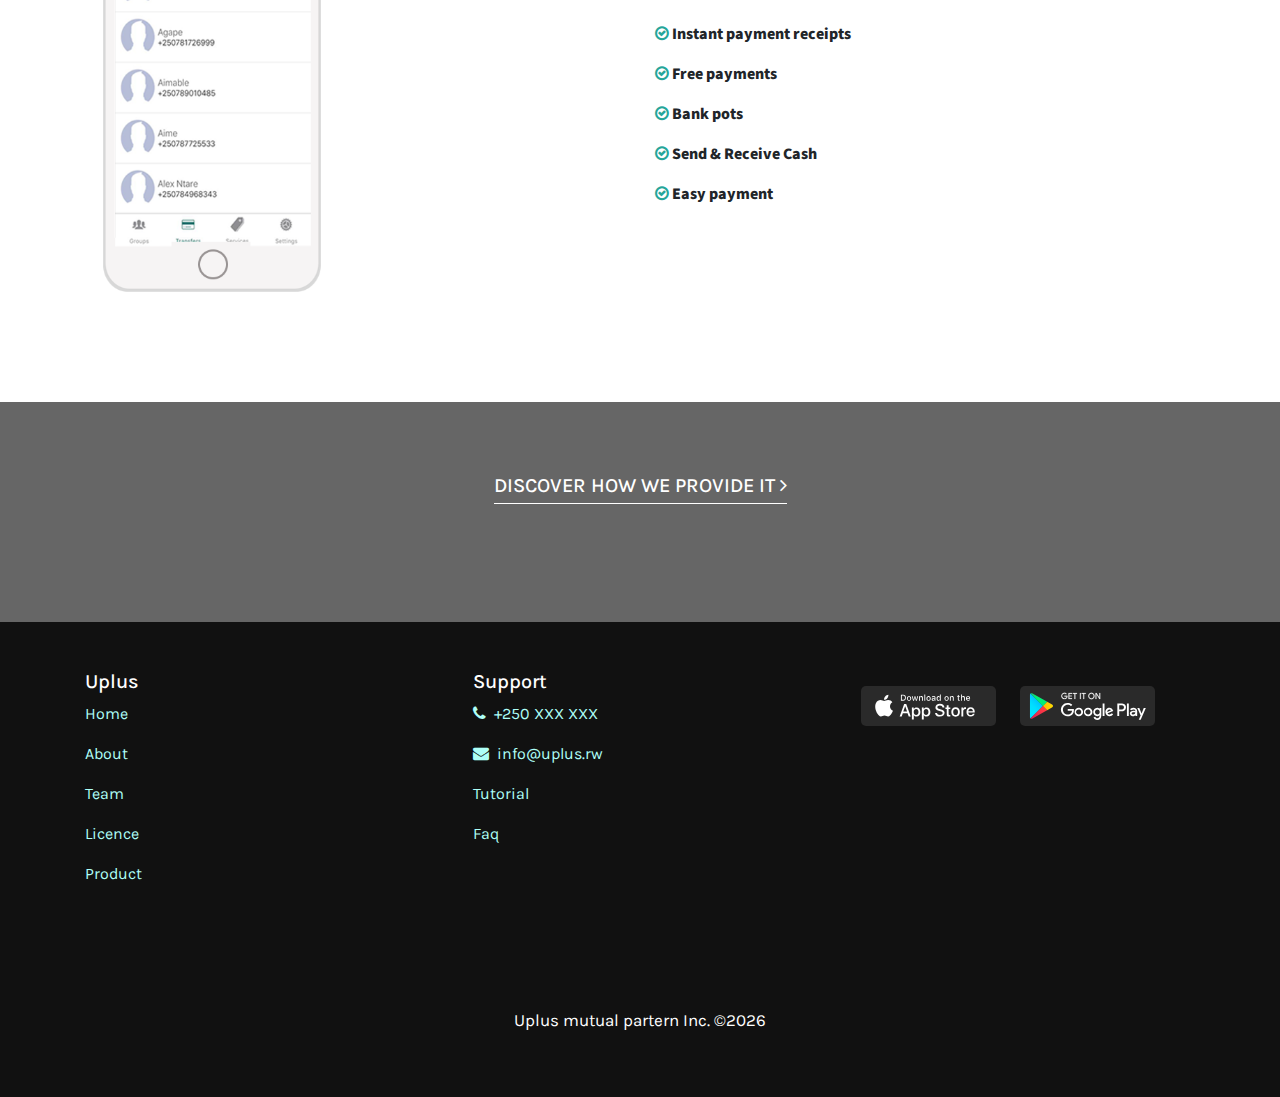
==== commit 884cd17e: "now" ====
--- a/index.html
+++ b/index.html
@@ -169,7 +169,7 @@
         <div style=" background-repeat: no-repeat; background-attachment: fixed; background-image: url(img/car2.jpg);height: 220px;" aria-hidden="false" class="uk-active">
           <div class="row text-center justify-content-center">
             <div class="col-lg-12 mb-3">
-                <h1 class="heading-secondary wow pulse text-uppercase" style="color: #e6e2e2;">
+                <h1 class="heading-secondary wow pulse text-uppercase" style="color: rgb(230, 226, 226); visibility: visible; animation-name: pulse;">
                       Collect money<br>
                   <span id="typed" style="white-space:pre; font-size: 28px;"></span>
                 </h1>
@@ -178,7 +178,7 @@
               <a href="#" class="text-white h5">DISCOVER HOW WE PROVIDE IT <i class="fa fa-angle-right"></i></a>
             </div>
           </div>
-          <div id="typed-strings">
+          <div id="typed-strings" style="display: none;">
               <p><span style="color: #26a69a">For</span> Anything</p>
               <p><span style="color: #26a69a">Like</span> A Wedding Party</p>
               <p><span style="color: #26a69a">Like</span> A Saving group</p>
